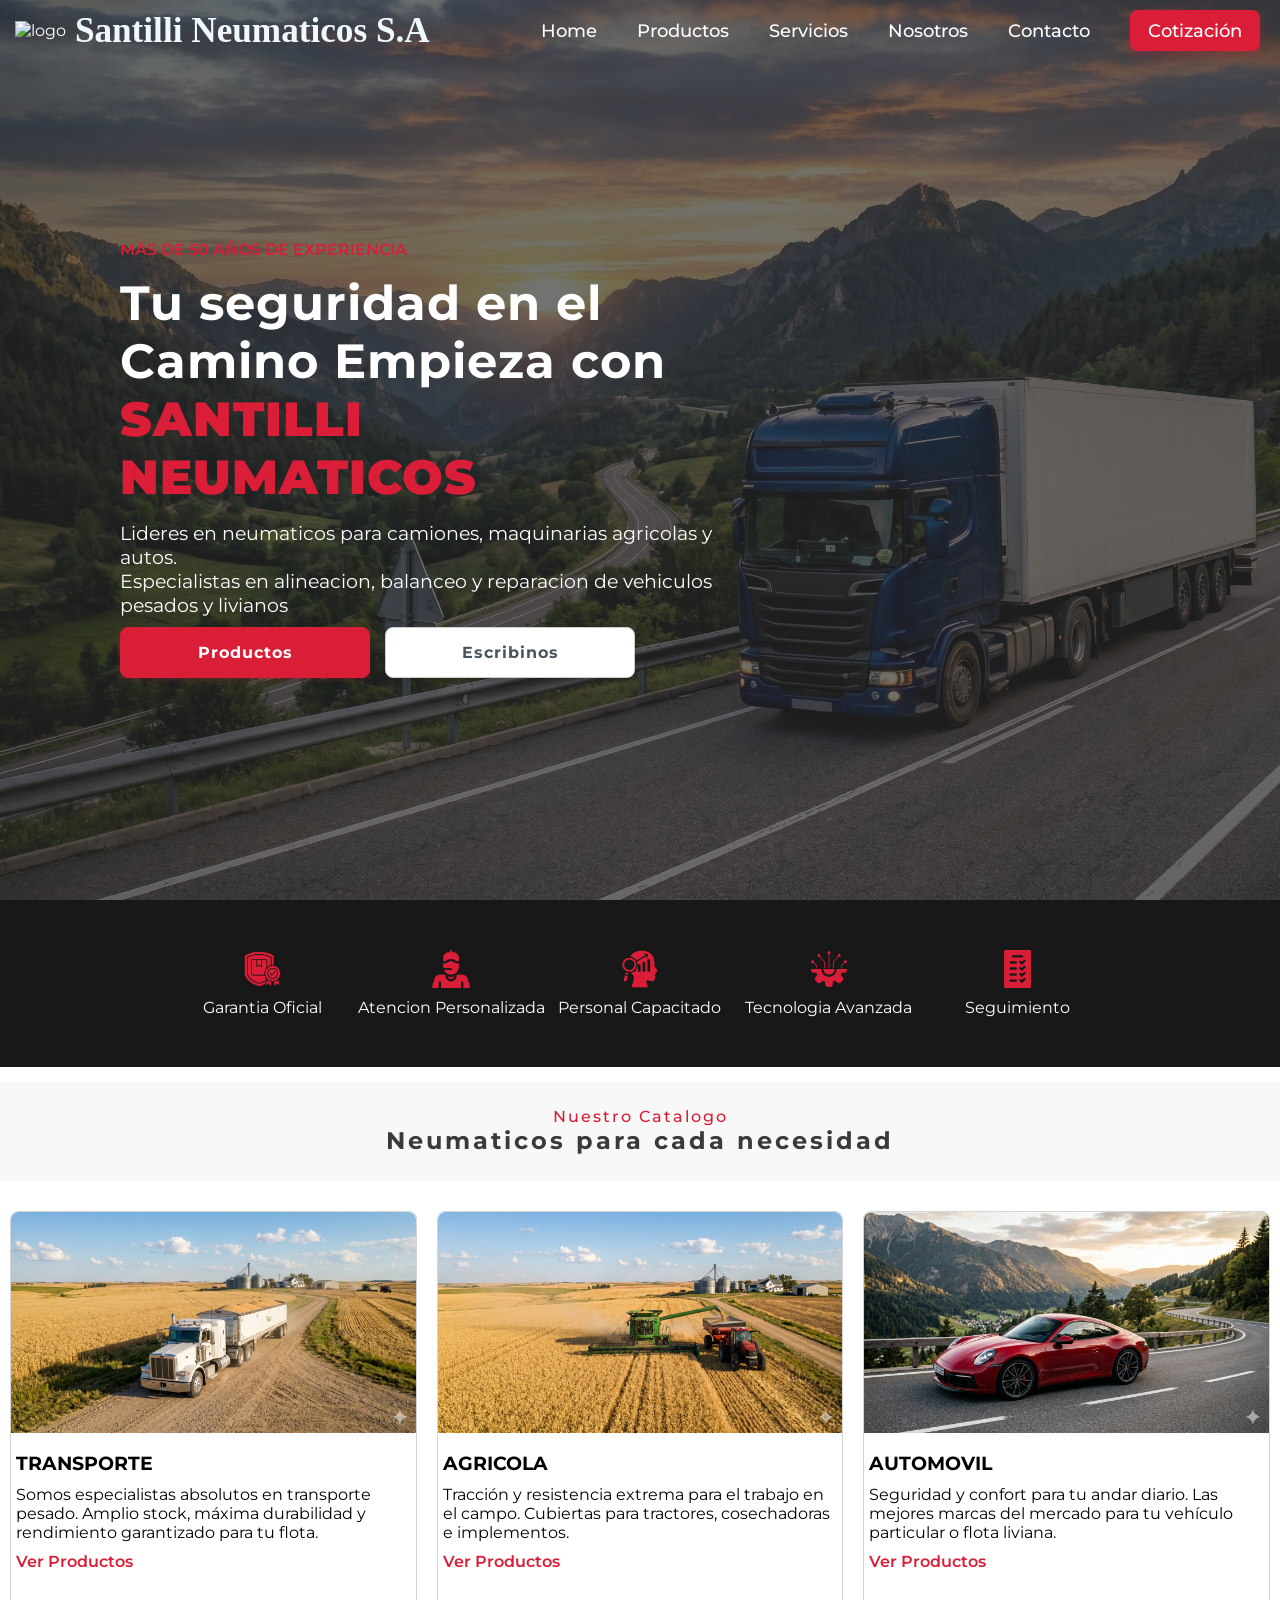
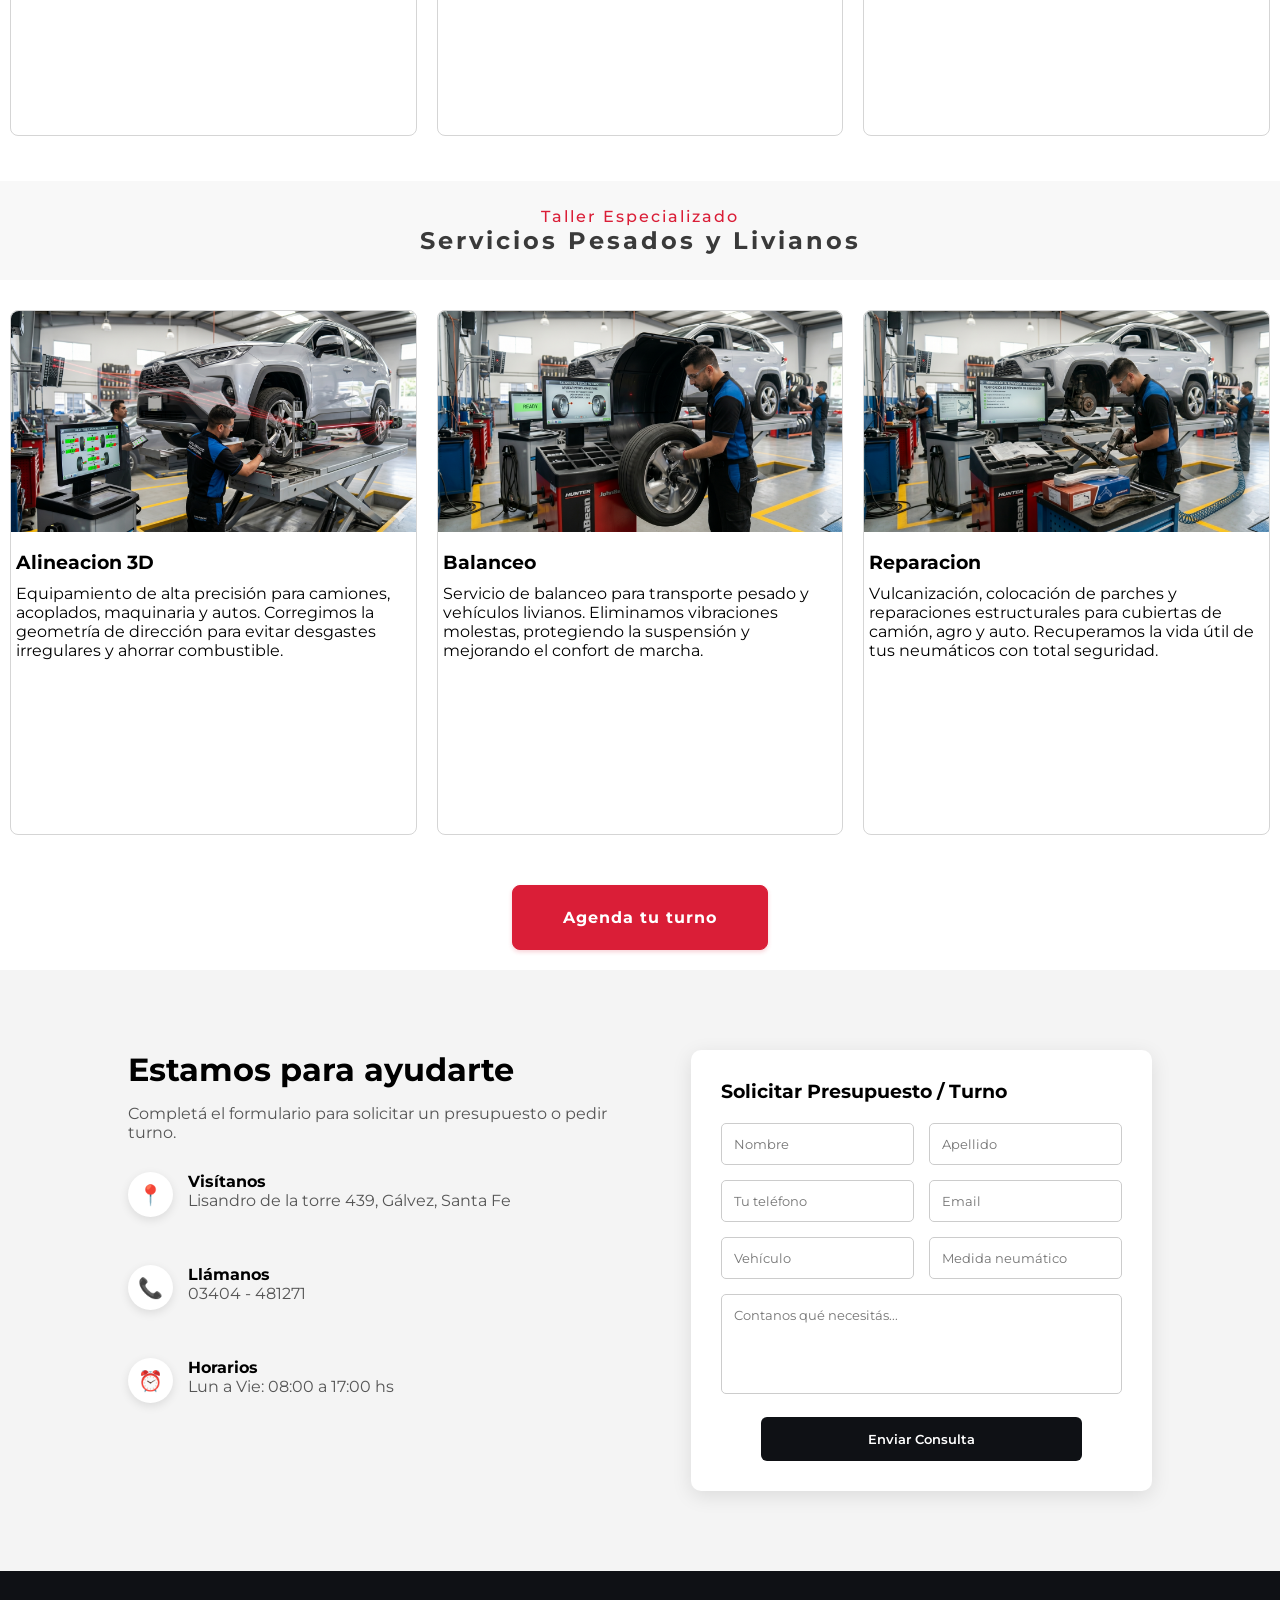
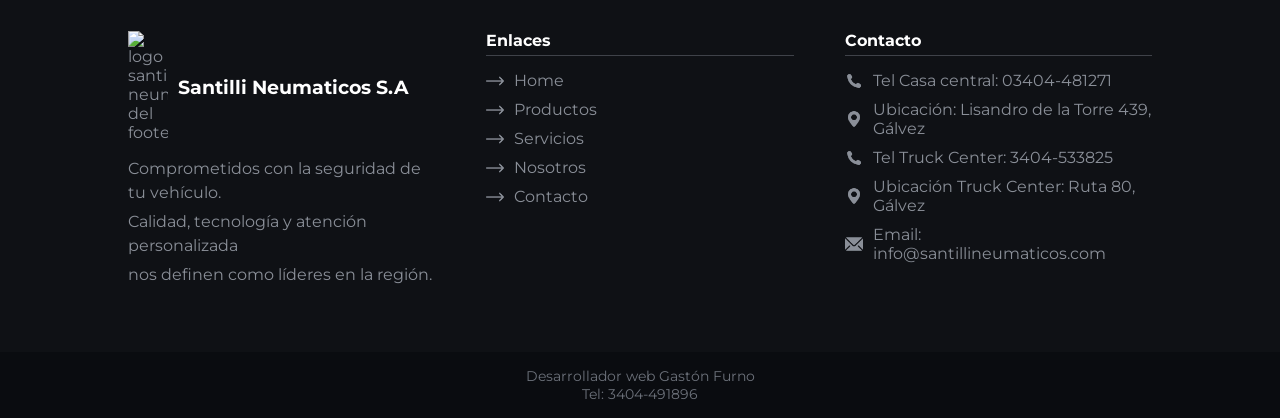
==== index.html @ 714fed65 "nuevo repositorio" ====
<!DOCTYPE html>
<html lang="en">
<head>
    <meta charset="UTF-8">
    <meta name="viewport" content="width=device-width, initial-scale=1.0">
    <link href="https://fonts.googleapis.com/css2?family=Montserrat:wght@400;500;700&display=swap" rel="stylesheet">
    <link rel="stylesheet" href="./estilo/style-header.css">
    <link rel="stylesheet" href="./estilo/style-main.css">
    <link rel="stylesheet" href="./estilo/style-footer.css">
    <title>Document</title>
</head>
<body>
<header class="encabezado-header">
<section class="seccion-encabezado">

    <nav class="nav-bar">
        <div class="logo-header">
        <img class="imagen-logo" src="./imagenes/header/Logo1.png" alt="logo">
        <h1>Santilli Neumaticos S.A</h1>
        </div>
        <ul class="nav-menu">
            <li class="list-item"><a href="#home">Home</a></li>
            <li class="list-item"><a href="#productos">Productos</a></li>
            <li class="list-item"><a href="#servicios">Servicios</a></li>
            <li class="list-item"><a href="#">Nosotros</a></li>
            <li class="list-item"><a href="#contacto">Contacto</a></li>
            <li class="list-item cotizacion"><a href="#contacto">Cotización</a></li>
        </ul>


</section>

<section id="home" class="presentacion-header">
<span class="text-presentacion">MÁS DE 50 AÑOS DE EXPERIENCIA</span>
<h2>Tu seguridad en el Camino Empieza con <span class="santilli-text-presentacion">SANTILLI NEUMATICOS</span></h2>
<p>Lideres en neumaticos para camiones, maquinarias agricolas y autos.</p>
<p>Especialistas en alineacion, balanceo y reparacion de vehiculos pesados y livianos</p>
    <div class="contenedor-botones">
        <button class="boton-presentacion nuestros-productos"><a href="#productos">Productos</a></button>
        <button class="boton-presentacion enviar-mensaje"><a href="#contacto">Escribinos</a></button>
    </div>
    
</section>

</header>
<main>
    <section class="seccion-ventajas">
        <div class="seccion-ventajas-contenedor">
            <div class="seccion-ventajas-garantia">
                <img src="./imagenes/iconos-ventajas/garantia-del-producto.png" alt="icono de garantia">
                Garantia Oficial</div> 

            <div class="seccion-ventajas-atencionPersonalizada">
                <img src="./imagenes/iconos-ventajas/atencion-personalizada.png" alt="icono de atencion personalizada">
                Atencion Personalizada</div> 

            <div class="seccion-ventajas-personalCapacitado">
                <img src="./imagenes/iconos-ventajas/personal-capacitado.png" alt="icono de personal capacitado">
                Personal Capacitado </div> 

            <div class="seccion-ventajas-tegnologiaAvanzada">
                <img src="./imagenes/iconos-ventajas/tecnologia.png" alt="icono de tecnologia avanzada">
                Tecnologia Avanzada</div> 

            <div class="seccion-ventajas-seguimiento">
                <img src="./imagenes/iconos-ventajas/seguimiento.png" alt="icono de seguimiento del producto">
                Seguimiento</div>
        </div>
    </section>
    
    <!------ SECCION CARDS CATALOGO ------>

    <section id="productos" class="cards-main-catalogo">

                <p class="subtitulo-catalogo-index">Nuestro Catalogo</p>
                <h2 class="titulo-neumaticos-index">Neumaticos para cada necesidad</h2>
    </section>
         <section class="cards-catalogos">      
            <section class="card-main-index-categoria transporte-card">
                
                <div class="imagen-card-index"><img src="./imagenes/cards-index/transporte.png" alt=""></div>
                    
                <div class="titulo-card-index"><h3>TRANSPORTE</h3></div>
                    
                <div class="descripcion-card-index">
                        <p>Somos especialistas absolutos en transporte pesado. Amplio stock, máxima durabilidad y rendimiento garantizado para tu flota.</p>
                </div>

                <div class="btn-card-consultarMedida">
                        <a href="page/transporte.html">Ver Productos</a>
                    </div>

            </section>

            <section class="card-main-index-categoria agricola-card">
                  <div class="imagen-card-index"><img src="./imagenes/cards-index/agricola.png" alt=""></div>

                    <div class="titulo-card-index"><h3>AGRICOLA</h3></div>

                    <div class="descripcion-card-index">
                        <p>Tracción y resistencia extrema para el trabajo en el campo. Cubiertas para tractores, cosechadoras e implementos.</p>
                    </div>

                    <div class="btn-card-consultarMedida">
                        <a href="./page/agricola.html">Ver Productos</a>
                    </div>
            </section>

            <section class="card-main-index-categoria automovil-card">
                  <div class="imagen-card-index"><img src="./imagenes/cards-index/automovil.png" alt=""></div>

                    <div class="titulo-card-index"><h3>AUTOMOVIL</h3></div>

                    <div class="descripcion-card-index">
                        <p>Seguridad y confort para tu andar diario. Las mejores marcas del mercado para tu vehículo particular o flota liviana.</p>
                    </div>
                    <div class="btn-card-consultarMedida">
                        <a href="">Ver Productos </a>
                    </div>
            </section>
        </section> 

  <!------ SECCION CARDS SERVICIO ------>

         <section id="servicios" class="cards-main-catalogo">

                <p class="subtitulo-catalogo-index">Taller Especializado</p>
                <h2 class="titulo-neumaticos-index">Servicios Pesados y Livianos</h2>
    </section>

         <section class="cards-catalogos">      
            <section class="card-main-index-categoria transporte-card">
                
                <div class="imagen-card-index"><img src="./imagenes/cards-index/alineacion.png" alt=""></div>
                    
                <div class="titulo-card-index"><h3>Alineacion 3D</h3></div>
                    
                <div class="descripcion-card-index">
                        <p>Equipamiento de alta precisión para camiones, acoplados, maquinaria y autos. Corregimos la geometría de dirección para evitar desgastes irregulares y ahorrar combustible.</p>
                </div>

            </section>

            <section class="card-main-index-categoria agricola-card">
                  <div class="imagen-card-index"><img src="./imagenes/cards-index/balanceo.png" alt=""></div>

                    <div class="titulo-card-index"><h3>Balanceo</h3></div>

                    <div class="descripcion-card-index">
                        <p>Servicio de balanceo para transporte pesado y vehículos livianos. Eliminamos vibraciones molestas, protegiendo la suspensión y mejorando el confort de marcha.</p>
                    </div>

            </section>

            <section class="card-main-index-categoria automovil-card">
                  <div class="imagen-card-index"><img src="./imagenes/cards-index/reparacion.png" alt=""></div>

                    <div class="titulo-card-index"><h3>Reparacion</h3></div>

                    <div class="descripcion-card-index">
                        <p>Vulcanización, colocación de parches y reparaciones estructurales para cubiertas de camión, agro y auto. Recuperamos la vida útil de tus neumáticos con total seguridad.</p>
                    </div>
            </section>
        </section> 

    <section class="btn-Turno"> <a href="">
        <button class="btn-agendarTurno">Agenda tu turno</button>
    </a>
    </section>

    
    <section id="contacto" class="contacto-container">

    <!-- IZQUIERDA -->
    <div class="contacto-info">
        <h2>Estamos para ayudarte</h2>
        <p>Completá el formulario para solicitar un presupuesto o pedir turno.</p>

        <div class="info-item">
            <div class="icono">📍</div>
            <div>
                <strong>Visítanos</strong>
                <p>Lisandro de la torre 439, Gálvez, Santa Fe</p>
            </div>
        </div>

        <div class="info-item">
            <div class="icono">📞</div>
            <div>
                <strong>Llámanos</strong>
                <p>03404 - 481271</p>
            </div>
        </div>

        <div class="info-item">
            <div class="icono">⏰</div>
            <div>
                <strong>Horarios</strong>
                <p>Lun a Vie: 08:00 a 17:00 hs</p>
                
            </div>
        </div>
    </div>

    <!-- DERECHA -->
    <div class="formulario">
        <h3>Solicitar Presupuesto / Turno</h3>

        <div class="form-row">
            <input type="text" placeholder="Nombre">
            <input type="text" placeholder="Apellido">
        </div>

        <div class="form-row">
            <input type="text" placeholder="Tu teléfono">
            <input type="email" placeholder="Email">
        </div>

            <div class="form-row">
            <input type="text" placeholder="Vehículo">
            <input type="text" placeholder="Medida neumático">
        </div>

        <textarea placeholder="Contanos qué necesitás..."></textarea>

        <br><br>

        <button class="btn-form">Enviar Consulta</button>
    </div>

</section>

</main>

<footer>

<section class="footer-container">

    <section class="footer-description">
        <div class="footer-logo">
            <img src="./imagenes/header/Logo1.png" alt="logo santilli neumaticos del footer">
            <h4>Santilli Neumaticos S.A</h4>
        </div>

        <div class="footer-txt">
            <p>Comprometidos con la seguridad de tu vehículo.</p>
            <p>Calidad, tecnología y atención personalizada</p>
            <p>nos definen como líderes en la región.</p>
        </div>
    </section>

    <section class="footer-sub-nav"> 
        <h4>Enlaces</h4>
        <ul>
            <li><img src="./imagenes/icono-contacto/flecha-correcta.png" alt="flecha recta para señalar cada elemento del sub-nav"><a href="#home">Home</a></li>
            <li><img src="./imagenes/icono-contacto/flecha-correcta.png" alt="flecha recta para señalar cada elemento del sub-nav"><a href="#productos">Productos</a></li>
            <li><img src="./imagenes/icono-contacto/flecha-correcta.png" alt="flecha recta para señalar cada elemento del sub-nav"><a href="#servicios">Servicios</a></li>
            <li><img src="./imagenes/icono-contacto/flecha-correcta.png" alt="flecha recta para señalar cada elemento del sub-nav"><a href="">Nosotros</a></li>
            <li><img src="./imagenes/icono-contacto/flecha-correcta.png" alt="flecha recta para señalar cada elemento del sub-nav"><a href="#contacto">Contacto</a></li>
        </ul>
    </section>

    <section class="footer-info-contacto">
        <h4>Contacto</h4>
        <ul>
            <li><img src="./imagenes/icono-contacto/llamar.png" alt="">Tel Casa central: 03404-481271</li>
            <li><img src="./imagenes/icono-contacto/pasador-de-ubicacion.png" alt="">Ubicación: Lisandro de la Torre 439, Gálvez</li>
            <li><img src="./imagenes/icono-contacto/llamar.png" alt="">Tel Truck Center: 3404-533825</li>
            <li><img src="./imagenes/icono-contacto/pasador-de-ubicacion.png" alt="">Ubicación Truck Center: Ruta 80, Gálvez</li>
            <li><img src="./imagenes/icono-contacto/correo-electronico.png" alt="">Email: info@santillineumaticos.com</li>
        </ul>
    </section>

</section>

<div class="footer-bottom">
    <p>Desarrollador web Gastón Furno</p>
    <p>Tel: 3404-491896</p>
</div>

</footer>

<script src="javaScript/main.js"></script>
</body>
</html>
---- estilo/style-header.css ----
.encabezado-header{
    background-image: linear-gradient(90deg,rgba(43, 43, 43, 0.664) 100%, rgba(48, 48, 48, 0.77) 0%), url(../imagenes/header/camion-fondo1.png);
    background-size: cover;
    height: 100vh;
    color: #fff;
}

.agro-header {
    background-image: linear-gradient(90deg,rgba(43, 43, 43, 0.664) 100%, rgba(48, 48, 48, 0.77) 0%), url(../imagenes/header/maxam-header.png);
    height: 60vh;
}

.transp-header {
    background-image:linear-gradient(90deg,rgba(43, 43, 43, 0.829) 100%, rgba(48, 48, 48, 0.77) 0%), url(../imagenes/header/header-cubiertas.png);
    height: 60vh;
}

.hanksugi-header {
    background-image:linear-gradient(90deg,rgba(43, 43, 43, 0.466) 100%, rgba(48, 48, 48, 0.77) 0%), url(../imagenes/header/header-hanksugi.png);
    height: 60vh;
}

.roadx-header{
    background-image:linear-gradient(90deg,rgba(43, 43, 43, 0.466) 100%, rgba(48, 48, 48, 0.77) 0%), url(../imagenes/header/header-roadx.png);
    height: 60vh;
}

.sailun-header {
    background-image:linear-gradient(90deg,rgba(43, 43, 43, 0.466) 100%, rgba(48, 48, 48, 0.77) 0%), url(../imagenes/header/header-sailun.png);
    height: 60vh;
}

.blackhawk-header {
    background-image:linear-gradient(90deg,rgba(43, 43, 43, 0.466) 100%, rgba(48, 48, 48, 0.77) 0%), url(../imagenes/header/header-blackhawk.png);
    height: 60vh;
}

.seccion-encabezado {
    display: flex;
    justify-content: space-evenly;
    padding: 60px 10px;
}

/* ----- BARRA DE NAVEGACION ----- */

.nav-bar {
    position: fixed;
    top: 0;
    z-index: 1000;
    width: 100%;
    margin: auto;

    display: flex;
    justify-content: space-evenly;

    background: rgba(15, 17, 21, 0); /* transparente */
    backdrop-filter: blur(0px);
    -webkit-backdrop-filter: blur(0px);

    transition: 
        background 0.4s ease,
        backdrop-filter 0.4s ease,
        box-shadow 0.4s ease;
}

.logo-header {
    display: flex;
    align-items: center;
    width: 40%;
    padding: 5px;
}

.imagen-logo {
    width: 12%;
}

.logo-header h1 {
    font-size: 2.2rem;
    color: aliceblue;
    font-family: 'Times New Roman', Times, serif;
}
/* CONTENEDOR UL */
.nav-bar ul{
    display: flex;
    justify-content: center;
    align-items: center;
    gap: 40px;
    margin: 10px;
    font-size: 1.1rem;
}

/* ESTADO SCROLL  */
.nav-bar.scrolled {
    background: rgba(15, 17, 21, 0.75);
    backdrop-filter: blur(12px);
    -webkit-backdrop-filter: blur(12px);

    box-shadow: 0 4px 20px rgba(0,0,0,0.25);
}

/* LINKS */
.list-item a{
    position: relative;
    font-weight: 500;
    cursor: pointer;
    padding: 8px 0;
    color: #fff;
    transition: color 0.3s ease;
}

/* UNDERLINE */
.list-item a::after{
    content: "";
    position: absolute;
    left: 0;
    bottom: -5px;
    width: 0%;
    height: 2px;
    background-color: #da1e37;
    transition: width 0.3s ease;
}

.agro-item a::after {
    background-color: #38b000cb;
}
.list-item a:hover::after{
    width: 100%;
}

.list-item a:hover{
    color: #da1e37;
}

.agro-item a:hover{
    color: #38b000cb;
}

/* BOTON CTA */
.cotizacion {
    background-color: #da1e37;
    color: #fff;
    border-radius: 0.5rem;
    padding: 10px 18px;
    font-weight: 600;
    transition: all 0.3s ease;
    box-shadow: 0 4px 10px rgba(218, 30, 55, 0.25);
}

.agro-item-cotizacion-btn {
    background-color:#38b000cb;
    box-shadow: none;
}

/* SACAR LINEA AL BOTON */
.cotizacion a::after{
    display: none;
}

/* HOVER CTA */
.cotizacion:hover{
    transform: translateY(-2px);
    box-shadow: 0 5px 18px rgba(218, 30, 55, 0.35);
    background-color: #c71b30;
}

.agro-item-cotizacion-btn:hover {
box-shadow: 0 8px 10px rgba(68, 218, 30, 0.35);
background-color: #38b000f1;
}

.cotizacion a:hover{
    color: #fff;
}

/* CLICK */
.cotizacion:active{
    transform: scale(0.96);
}

/* ----- PRESENTACION -----*/
.presentacion-header{
    max-width: 600px;
    width: 90%;
    margin: 120px; 
}

.presentacion-header h2{
    font-size: 3rem;
    padding: 15px 0;
    letter-spacing: 1px;
}


.text-presentacion{
    font-weight: 600;
    color: #da1e37;
}

.pres-agro{
    color: #38b000cb;
    letter-spacing: 1.5px;
}

.santilli-text-presentacion{
    color: #da1e37;
    font-weight: 900;
}

.presentacion-header p{
    font-size: 1.2rem;
}

.contenedor-botones{
    display: flex;
    gap: 15px;
    flex-wrap: wrap;
    padding: 10px 0px;
}


.boton-presentacion{
    width: 25%;
    cursor: pointer;
    flex: 1; /* ocupan espacio proporcional */
    min-width: 180px; /* nunca se achican demasiado */
    max-width: 250px;
    text-align: center;
    border: none;
    border-radius: 0.5rem;
    padding: 15px;
    font-weight: 700;
    font-size: 1rem;
    letter-spacing: 1px;
    position: relative;
    overflow: hidden;
    transition: all 0.3s ease;
}


.nuestros-productos {
    background-color: #da1e37;
    border: 1px solid #da1e37;
    box-shadow: 0 2px 4px rgba(218, 30, 55, 0.2);
}

.nuestros-productos a{
    color: #fff;
}

.nuestros-productos:hover {
    transform: translateY(-3px);
    box-shadow: 0 8px 18px rgba(218, 30, 55, 0.35);
}

.nuestros-productos::after {
    content: "";
    position: absolute;
    top: 0;
    left: -100%;
    width: 100%;
    height: 100%;
    background: linear-gradient(
        120deg,
        transparent,
        rgba(255,255,255,0.3),
        transparent
    );
    transition: all 0.5s;
}

.nuestros-productos:hover::after {
    left: 100%;
}

.enviar-mensaje {
    background-color: #fff;
    border: 1px solid #ccc;
    box-shadow: 0 2px 4px rgba(0,0,0,0.1);
}

.enviar-mensaje a{
    color: #485561;
}

.enviar-mensaje:hover {
    transform: translateY(-3px);
    box-shadow: 0 8px 18px rgba(0,0,0,0.15);
    background-color: #485561;
    border-color: #485561;
    color: #fff;
}

.enviar-mensaje a:hover {
    color: #fff;
}
---- estilo/style-main.css ----
* {
    box-sizing: border-box;
    padding: 0;
    margin: 0;
    font-family: 'Montserrat';
}

li {
    list-style: none;
}

a {
    text-decoration: none;
}

html {
    scroll-behavior: smooth;
}

section {
    scroll-margin-top: 50px;
}


/*-----MAIN-----*/
.seccion-ventajas {
    background-color: #181818;
    padding: 50px;
    color: #fff;
}

.seccion-ventajas-contenedor{
    display: flex;
    margin: auto;
    justify-content: space-around;
    width: 80%;
    font-size: 1rem;
    font-weight: 400;
}

.seccion-ventajas-contenedor img{
    width: 20%;
    padding-bottom: 10px;
}

.seccion-ventajas-garantia,
 .seccion-ventajas-atencionPersonalizada, 
 .seccion-ventajas-personalCapacitado, 
 .seccion-ventajas-tegnologiaAvanzada, 
 .seccion-ventajas-seguimiento {
    display: flex;
    flex-direction: column;
    align-items: center;
}

/*------ SECCION CARDS ------*/
.cards-main-catalogo {
    display: flex;
    align-items: center;
    flex-direction: column;
    margin-top: 15px;
    padding: 2%;
    background-color: #f0f0f075;
    letter-spacing: 3px;
    color:#181818d8;
}

.cards-main-catalogo p {
    color: #da1e37;
    font-weight: 500;
    letter-spacing: 2px;
}


.cards-catalogos{
    display: flex;
    justify-content: space-around;
    height: 65vh;
}

.card-main-index-categoria {
    display: flex;
    margin: 30px 10px;
    width: 33%;
    flex-direction: column;
    border-radius: 0.5rem;
    border: 1px solid #a3a3a375;
}

.card-main-index-categoria img {
    width: 100%;
    border-top-left-radius: 0.5rem;
    border-top-right-radius: 0.5rem;
    padding-bottom: 10px;
}

.titulo-card-index, .descripcion-card-index, .btn-card-consultarMedida {
    padding: 5px;
    padding-bottom: 5px ;
}

.btn-card-consultarMedida a {
    color:#da1e37;
    font-weight: 600;
}

.btn-Turno {
    text-align: center;  
}

.btn-agendarTurno {
        width: 20%;
    cursor: pointer;
    margin: 20px 5px;
    border: none;
    border-radius: 0.5rem;
    padding: 22px;
    font-weight: 700;
    font-size: 1rem;
    letter-spacing: 1px;
    position: relative;
    overflow: hidden;
    transition: all 0.3s ease;
    
    background-color: #da1e37;
    color: #fff;
    border: 1px solid #da1e37;
    box-shadow: 0 2px 4px rgba(218, 30, 55, 0.2);

}

.btn-agendarTurno:hover {
    transform: translateY(-3px);
    box-shadow: 0 8px 18px rgba(218, 30, 55, 0.35);
}


/* ----- CONTACTO -----*/

.contacto-container{
    display:flex;
    justify-content:space-between;
    gap:50px;
    padding:80px 10%;
    background:#f4f4f4;
}

/* IZQUIERDA */
.contacto-info{
    width:50%;
}

.contacto-info h2{
    font-size:2rem;
    margin-bottom:15px;
}

.contacto-info p{
    color:#555;
    margin-bottom:30px;
}

/* ITEMS */
.info-item{
    display:flex;
    gap:15px;
    margin-bottom:25px;
}

.icono{
    width:45px;
    height:45px;
    background:#fff;
    border-radius:50%;
    display:flex;
    align-items:center;
    justify-content:center;
    color:#e21b3c;
    font-size:20px;
    box-shadow:0 3px 10px rgba(0,0,0,0.1);
}

/* FORM */
.formulario{
    width:45%;
    background:#fff;
    padding:30px;
    border-radius:10px;
    box-shadow:0 5px 20px rgba(0,0,0,0.1);
}

.formulario h3{
    margin-bottom:20px;
}

/* INPUTS */
.form-row{
    display:flex;
    gap:15px;
    margin-bottom:15px;
}

.form-row input{
    width:100%;
}

input, textarea{
    width:100%;
    padding:12px;
    border:1px solid #ccc;
    border-radius:5px;
    outline:none;
}

/* TEXTAREA */
textarea{
    height:100px;
    resize:none;
}

/* BOTON */
.btn-form{
    display: flex;
    width:80%;
    padding:14px;
    background:#0f1115;
    color:#fff;
    border:none;
    border-radius:6px;
    cursor:pointer;
    font-weight:600;
    transition:0.3s;
    justify-content: center;
    margin: auto;
}

.btn-form:hover{
    background:#da1e37;
}
---- estilo/style-footer.css ----
.footer-container {
    background-color: #0f1115;
    color: #8a8f98;
    padding: 60px 10%;
    display: flex;
    justify-content: space-between;
    gap: 40px;
    flex-wrap: wrap;
}

/* Columnas */
.footer-description,
.footer-sub-nav,
.footer-info-contacto {
    width: 30%;
    min-width: 250px;
}

/* Logo */
.footer-logo {
    display: flex;
    align-items: center;
    gap: 10px;
    margin-bottom: 15px;
}

.footer-logo img {
    width: 40px;
}

.footer-logo h4 {
    color: #fff;
    font-size: 1.2rem;
}

/* Texto */
.footer-txt p {
    margin: 5px 0;
    line-height: 1.5;
}

/* Títulos */
.footer-sub-nav h4,
.footer-info-contacto h4 {
    color: #fff;
    margin-bottom: 15px;
    position: relative;
}

.footer-sub-nav h4::after,
.footer-info-contacto h4::after {
    content: "";
    display: block;
    width: 100%;
    height: 1px;
    background-color: #8a8f9865;;
    margin-top: 5px;
}

/* Listas */
.footer-sub-nav ul {
    list-style: none;
    padding: 0;
}

.footer-sub-nav li,
.footer-info-contacto li {
    display: flex;
    align-items: center; /* 🔥 clave para alinear vertical */
    gap: 10px; /* espacio entre icono y texto */
    margin-bottom: 10px;
    cursor: pointer;
}

.footer-sub-nav a{
    color: #8a8f98;
}

.footer-sub-nav a:hover {
    color: #da1e37;
}

.footer-info-contacto img, 
.footer-sub-nav img {
    width: 18px;
    height: 18px;
    object-fit: contain;
}



/* Parte inferior */
.footer-bottom {
    background-color: #0a0c10;
    color: #6c717a;
    text-align: center;
    padding: 15px;
    font-size: 0.9rem;
}
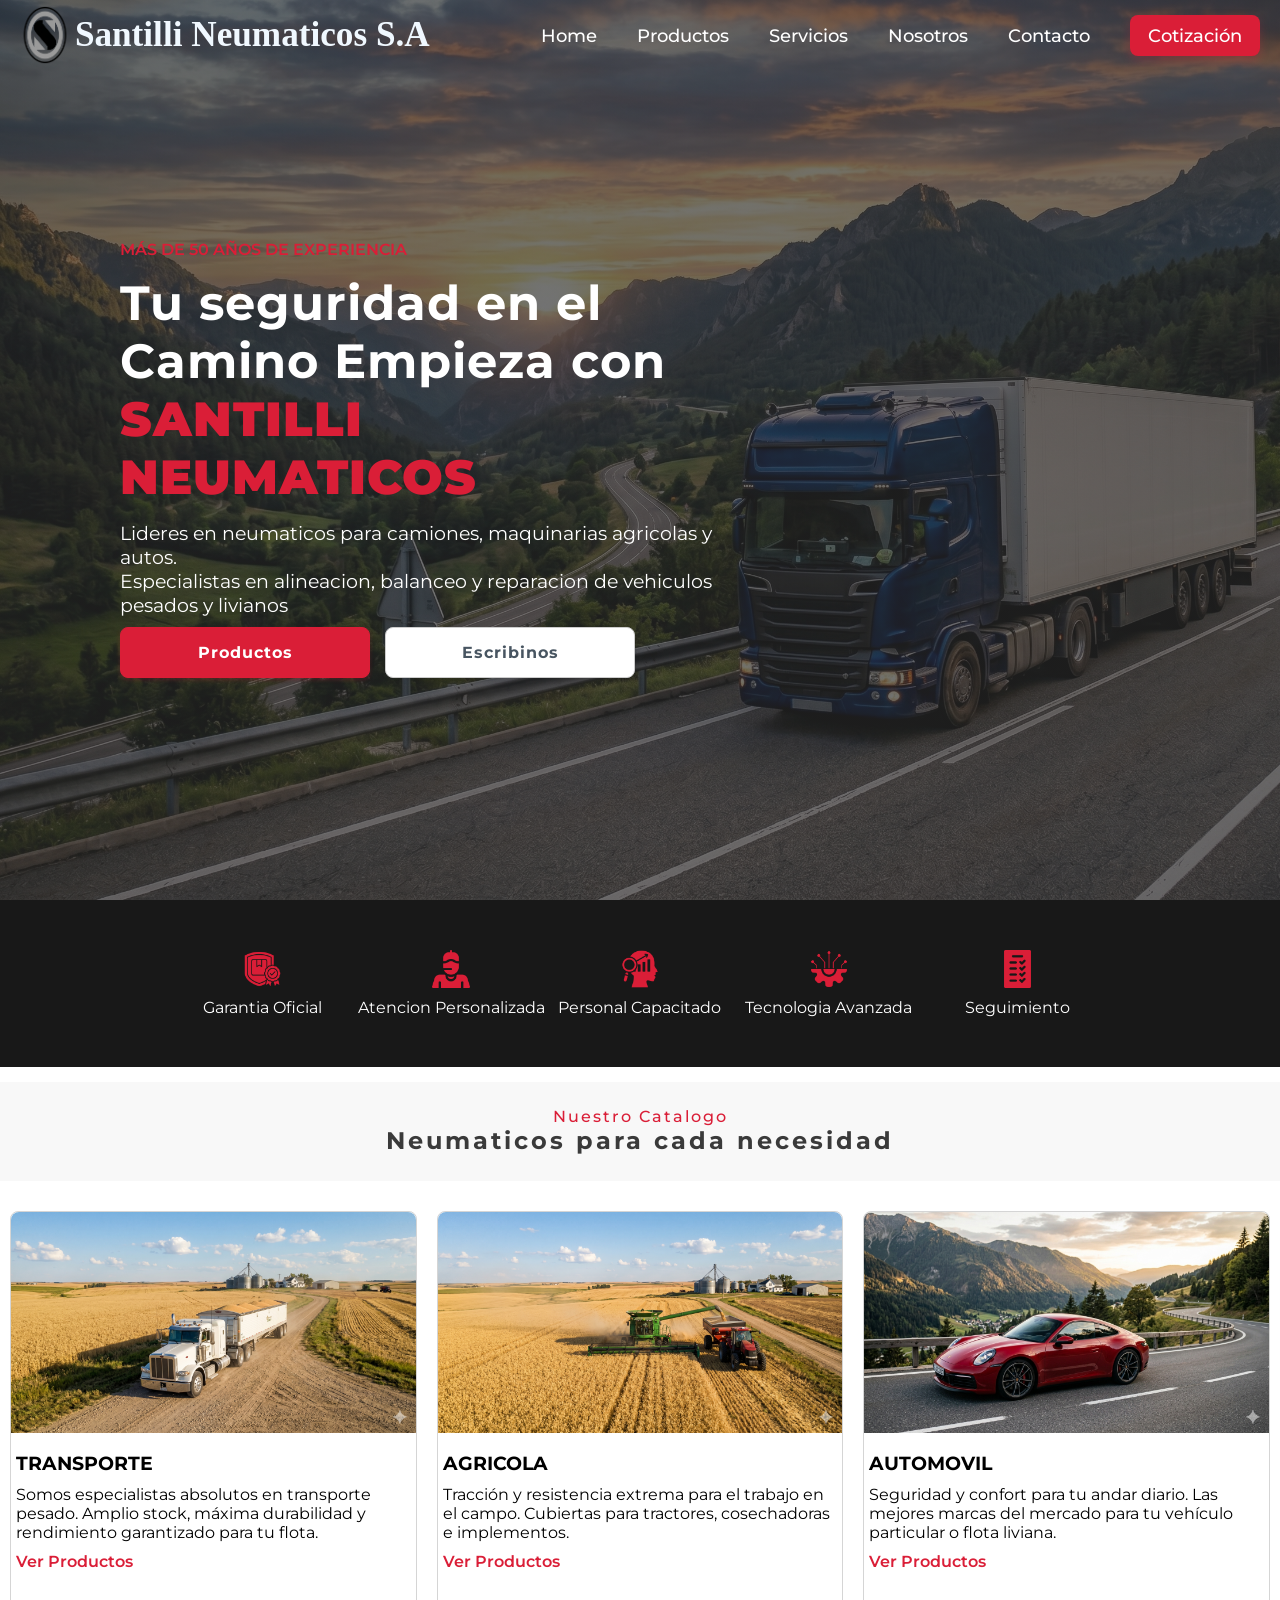
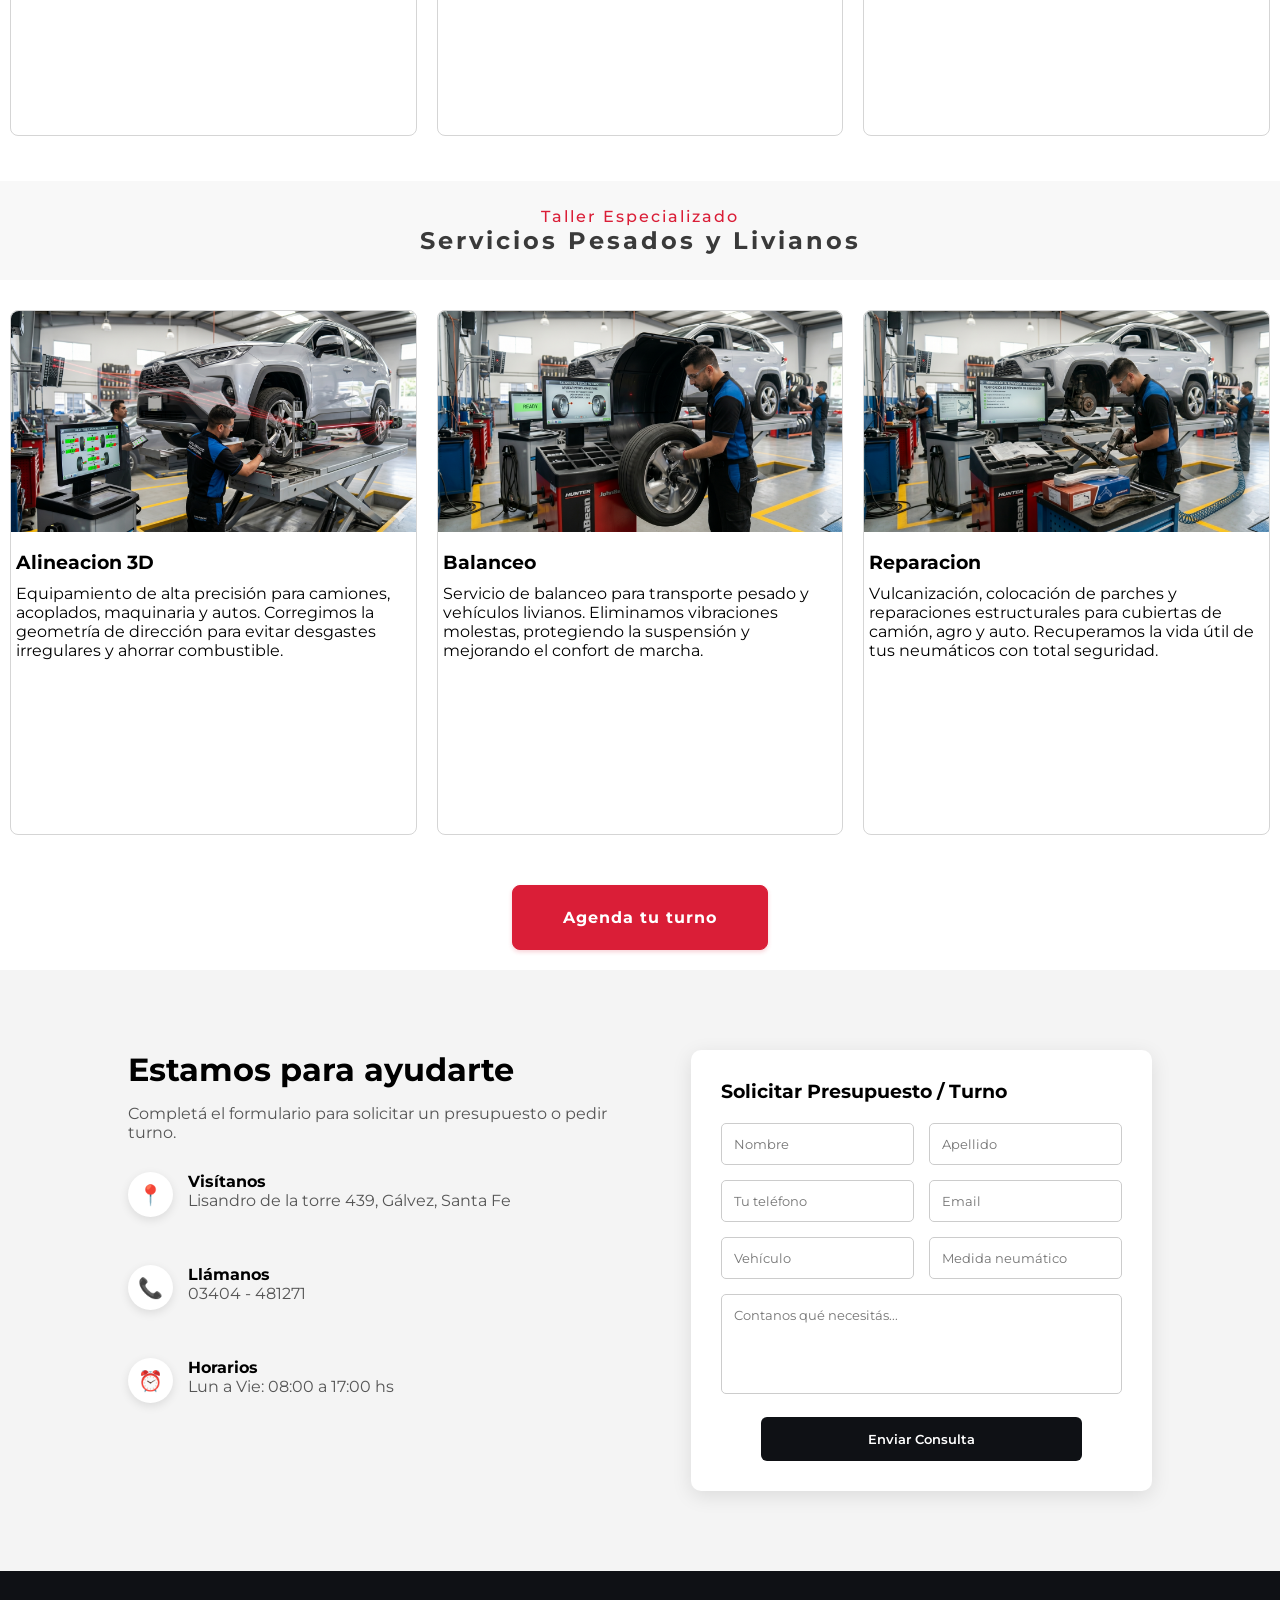
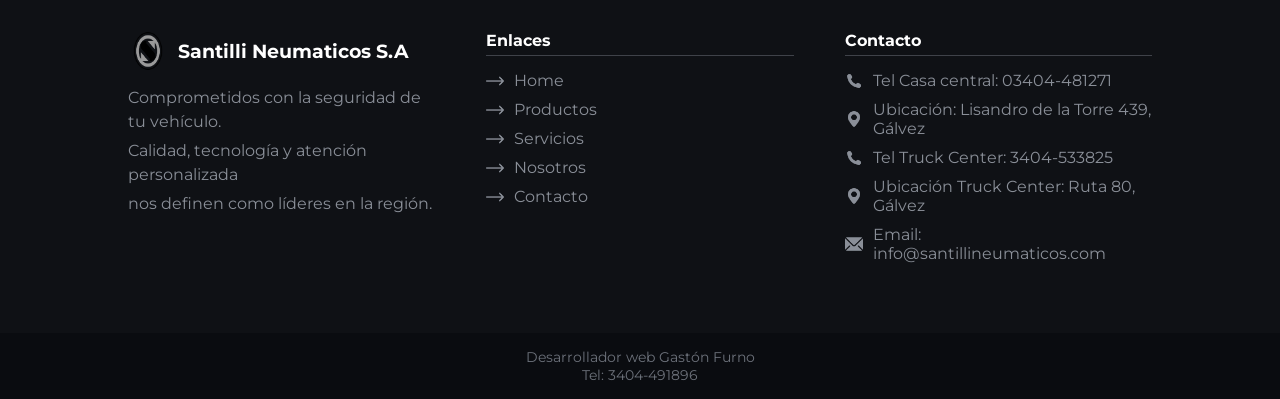
==== commit eee16032: "correccion de errores" ====
--- a/index.html
+++ b/index.html
@@ -15,7 +15,7 @@
 
     <nav class="nav-bar">
         <div class="logo-header">
-        <img class="imagen-logo" src="./imagenes/header/Logo1.png" alt="logo">
+        <img class="imagen-logo" src="imagenes/header/logo1.png" alt="logo">
         <h1>Santilli Neumaticos S.A</h1>
         </div>
         <ul class="nav-menu">
@@ -26,7 +26,7 @@
             <li class="list-item"><a href="#contacto">Contacto</a></li>
             <li class="list-item cotizacion"><a href="#contacto">Cotización</a></li>
         </ul>
-
+    </nav>
 
 </section>
 
@@ -238,7 +238,7 @@
 
     <section class="footer-description">
         <div class="footer-logo">
-            <img src="./imagenes/header/Logo1.png" alt="logo santilli neumaticos del footer">
+            <img src="imagenes/header/logo1.png" alt="logo santilli neumaticos del footer">
             <h4>Santilli Neumaticos S.A</h4>
         </div>
 
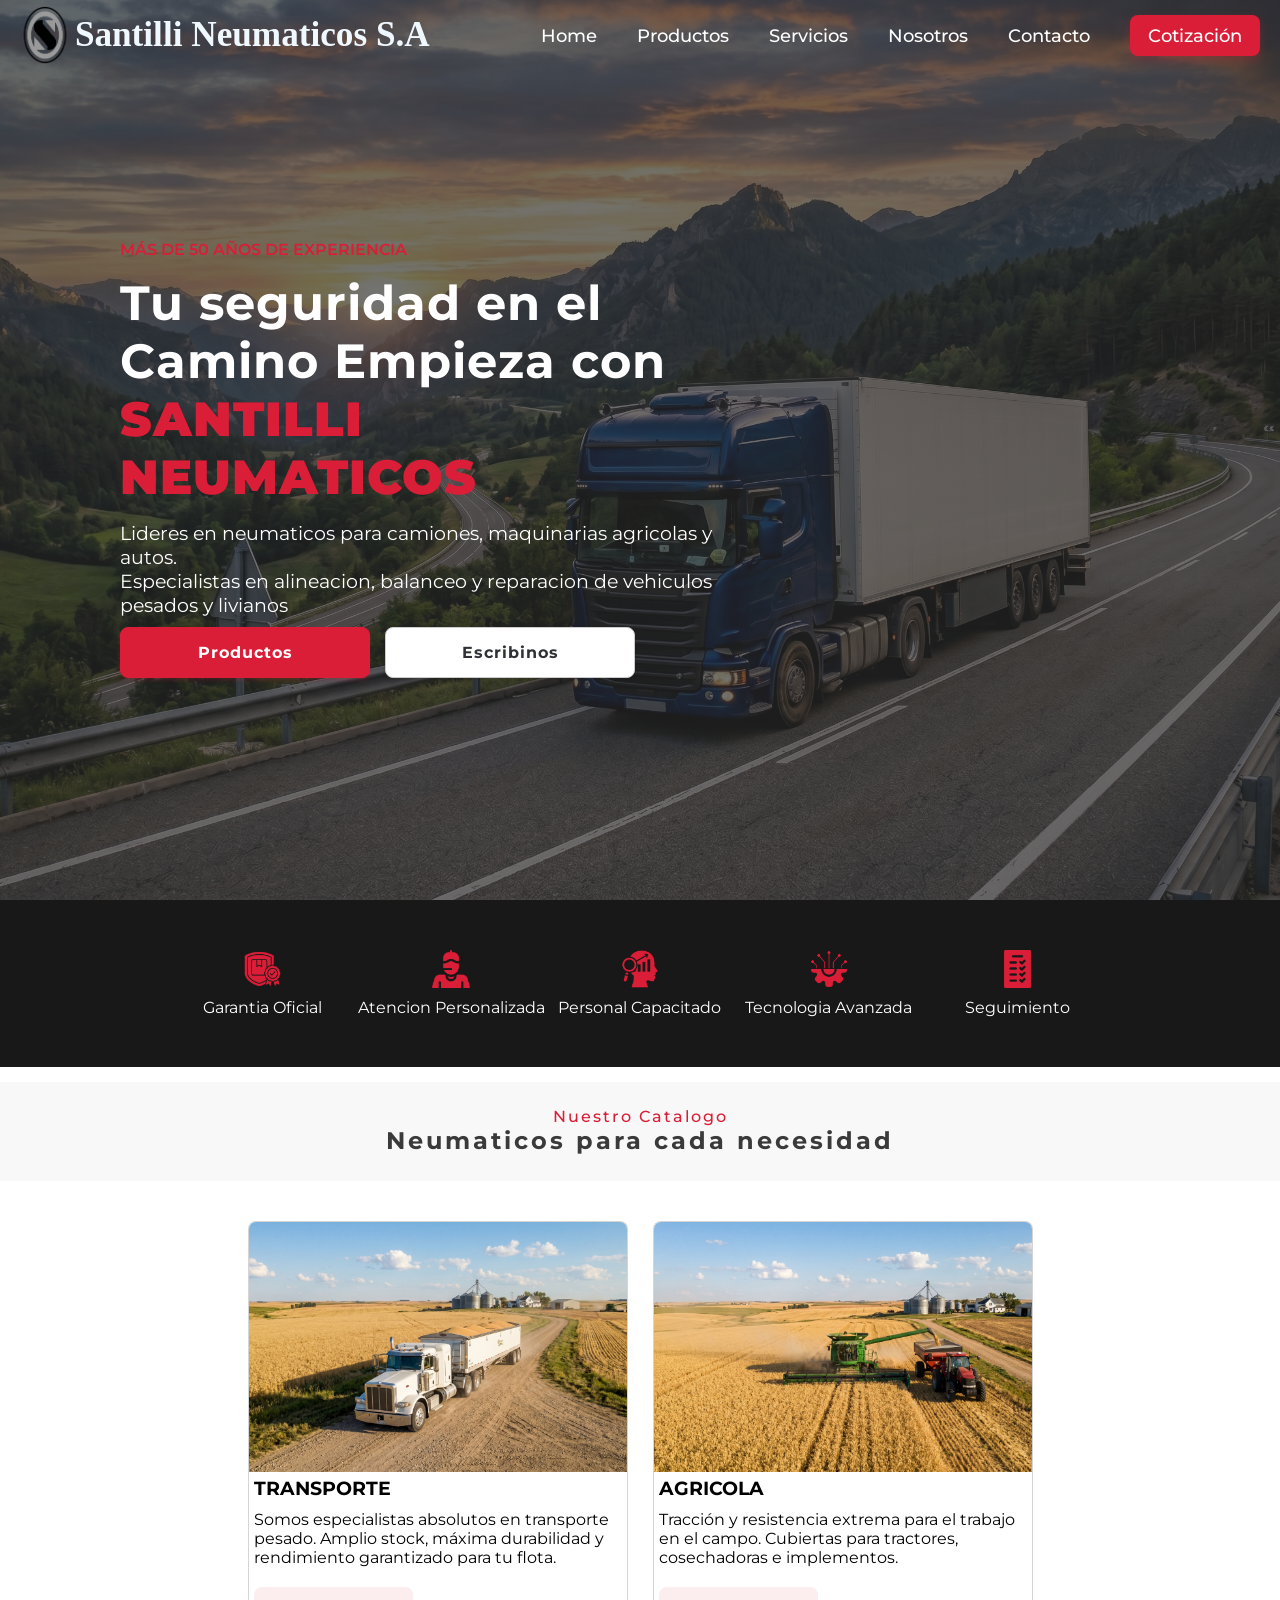
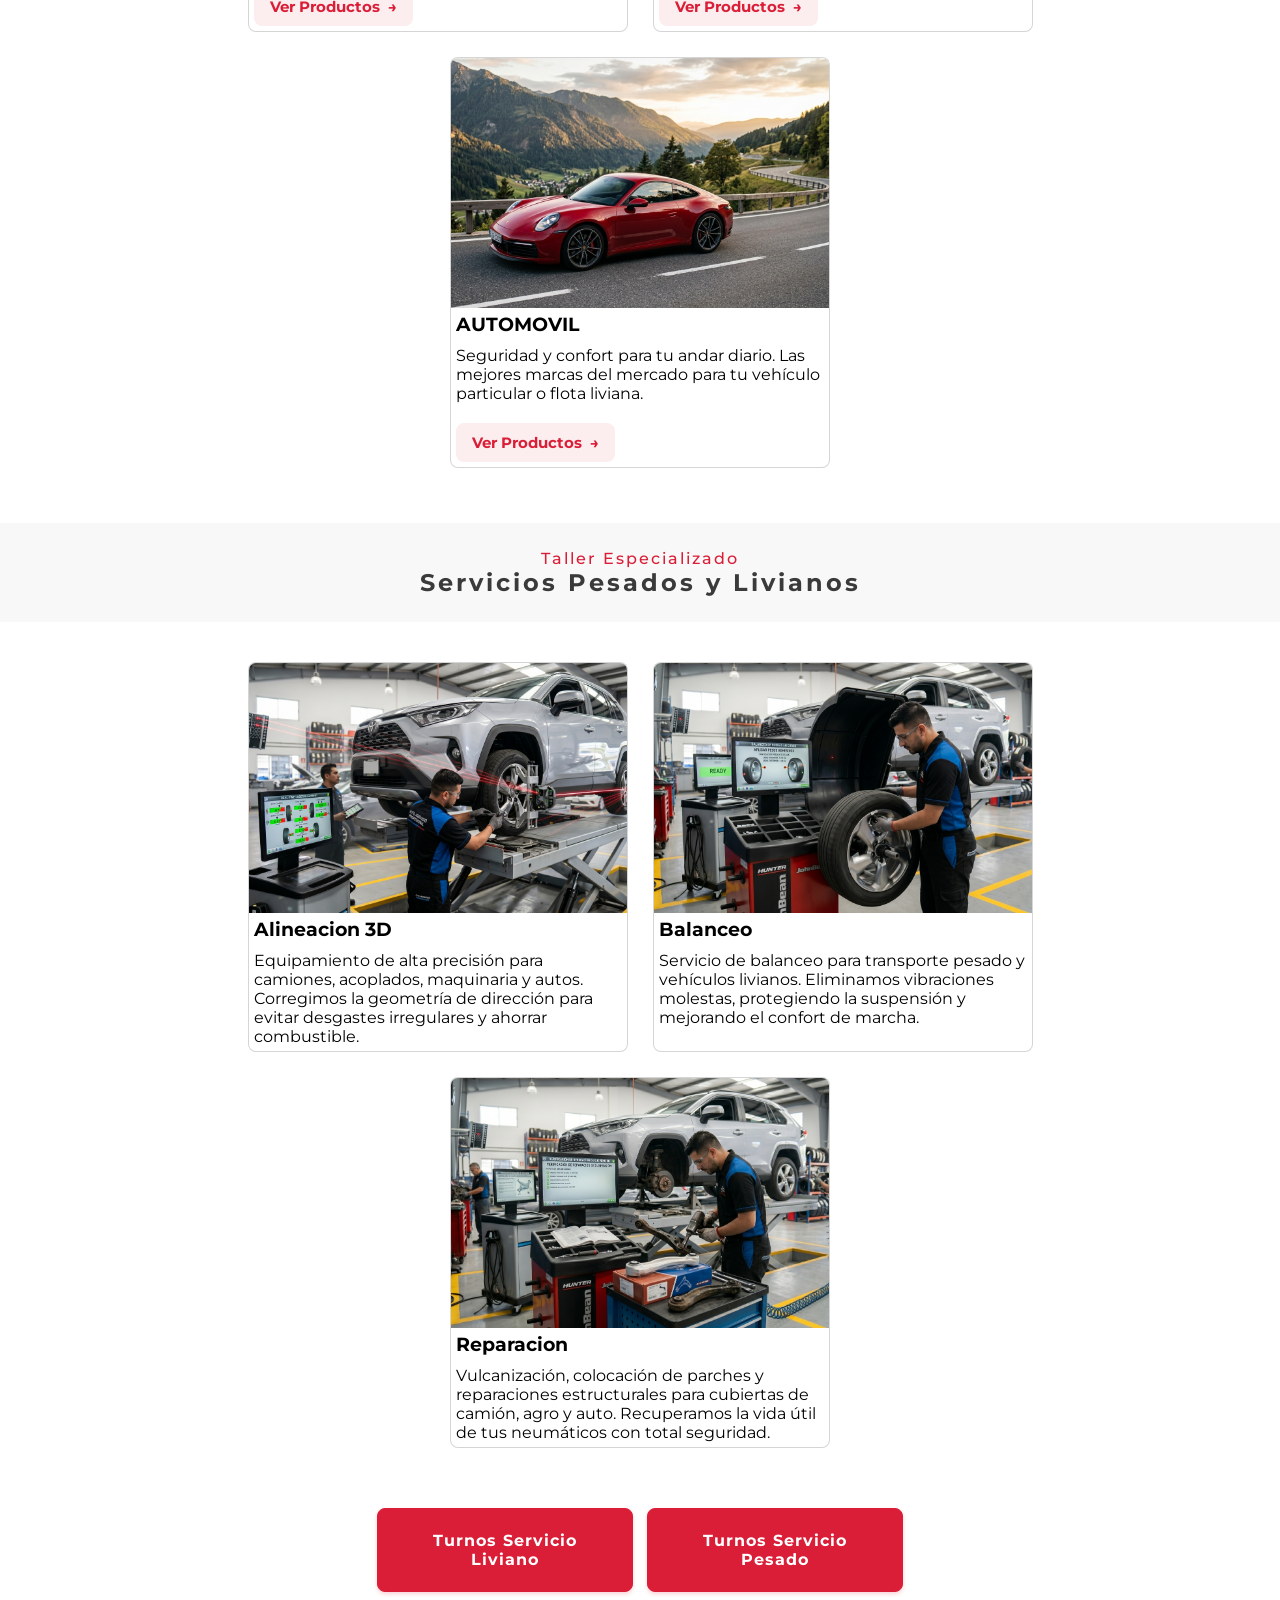
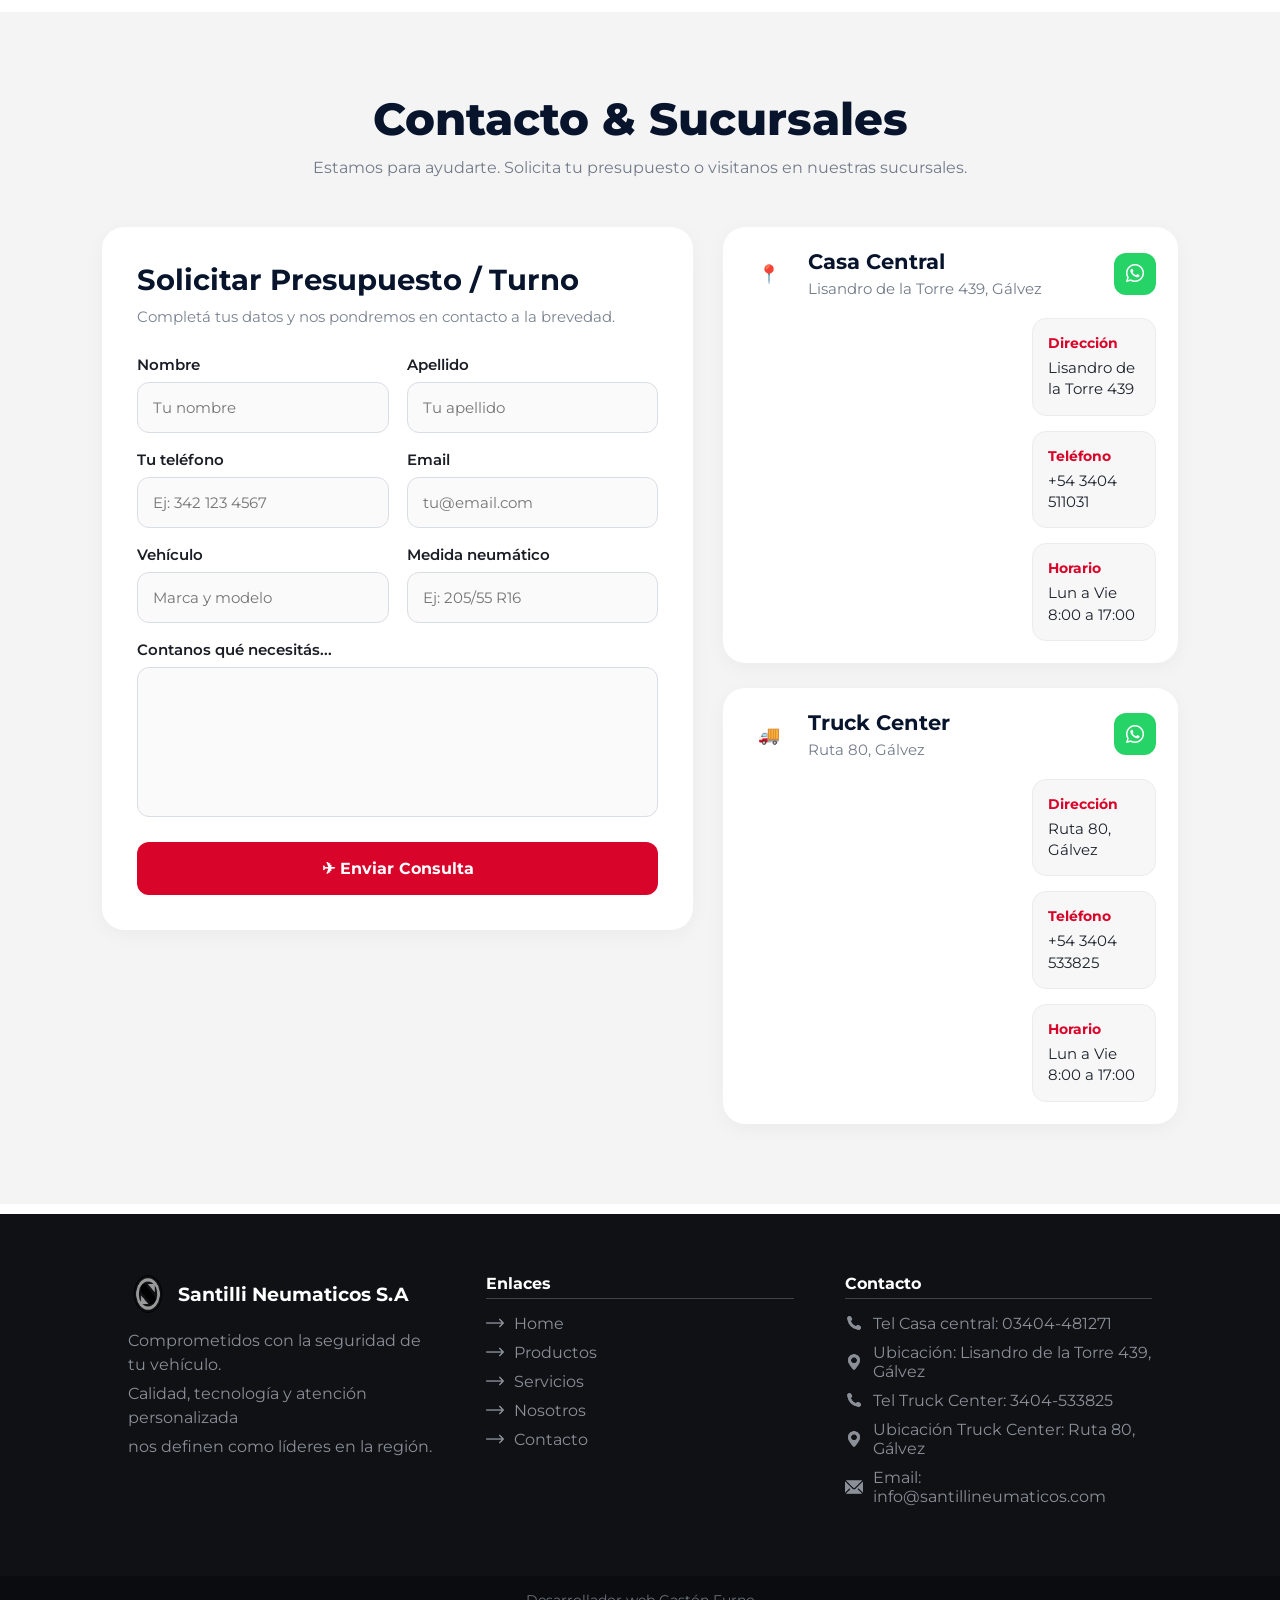
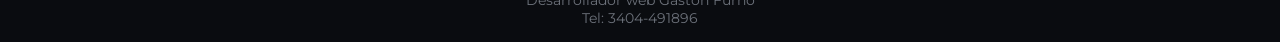
==== commit 1dbf1b97: "se cambio pagina de contato, se agrego productos a las otras marcas" ====
--- a/index.html
+++ b/index.html
@@ -4,6 +4,7 @@
     <meta charset="UTF-8">
     <meta name="viewport" content="width=device-width, initial-scale=1.0">
     <link href="https://fonts.googleapis.com/css2?family=Montserrat:wght@400;500;700&display=swap" rel="stylesheet">
+    <link rel="stylesheet" href="https://cdnjs.cloudflare.com/ajax/libs/font-awesome/6.5.1/css/all.min.css">
     <link rel="stylesheet" href="./estilo/style-header.css">
     <link rel="stylesheet" href="./estilo/style-main.css">
     <link rel="stylesheet" href="./estilo/style-footer.css">
@@ -15,7 +16,7 @@
 
     <nav class="nav-bar">
         <div class="logo-header">
-        <img class="imagen-logo" src="imagenes/header/logo1.png" alt="logo">
+        <img class="imagen-logo" src="./imagenes/header/logo1.png" alt="logo">
         <h1>Santilli Neumaticos S.A</h1>
         </div>
         <ul class="nav-menu">
@@ -36,8 +37,8 @@
 <p>Lideres en neumaticos para camiones, maquinarias agricolas y autos.</p>
 <p>Especialistas en alineacion, balanceo y reparacion de vehiculos pesados y livianos</p>
     <div class="contenedor-botones">
-        <button class="boton-presentacion nuestros-productos"><a href="#productos">Productos</a></button>
-        <button class="boton-presentacion enviar-mensaje"><a href="#contacto">Escribinos</a></button>
+        <a href="#productos" class="boton-presentacion nuestros-productos">Productos</a>
+        <a href="#contacto" class="boton-presentacion enviar-mensaje">Escribinos</a>
     </div>
     
 </section>
@@ -69,8 +70,8 @@
     </section>
     
     <!------ SECCION CARDS CATALOGO ------>
-
-    <section id="productos" class="cards-main-catalogo">
+     
+    <section id="productos"  class="cards-main-catalogo">
 
                 <p class="subtitulo-catalogo-index">Nuestro Catalogo</p>
                 <h2 class="titulo-neumaticos-index">Neumaticos para cada necesidad</h2>
@@ -164,68 +165,220 @@
         </section> 
 
     <section class="btn-Turno"> <a href="">
-        <button class="btn-agendarTurno">Agenda tu turno</button>
+        <button class="btn-agendarTurno">Turnos Servicio Liviano</button>
     </a>
-    </section>
-
+    <a href="">
+    <button class="btn-agendarTurno">Turnos Servicio Pesado</button>
+    </a>
+
+    </section>
+        
     
-    <section id="contacto" class="contacto-container">
-
-    <!-- IZQUIERDA -->
-    <div class="contacto-info">
-        <h2>Estamos para ayudarte</h2>
-        <p>Completá el formulario para solicitar un presupuesto o pedir turno.</p>
-
-        <div class="info-item">
-            <div class="icono">📍</div>
-            <div>
-                <strong>Visítanos</strong>
-                <p>Lisandro de la torre 439, Gálvez, Santa Fe</p>
+    <section class="contacto-sucursales">
+
+    <!-- TITULO -->
+    <div class="titulo-contacto">
+        <h2>Contacto & Sucursales</h2>
+        <p>
+            Estamos para ayudarte. Solicita tu presupuesto o visitanos en nuestras sucursales.
+        </p>
+    </div>
+
+    <!-- GRID -->
+    <div class="contacto-grid">
+
+        <!-- FORMULARIO -->
+        <div class="formulario-contacto">
+
+            <h3>Solicitar Presupuesto / Turno</h3>
+            <p>
+                Completá tus datos y nos pondremos en contacto a la brevedad.
+            </p>
+
+            <form>
+
+                <div class="input-doble">
+
+                    <div class="input-box">
+                        <label>Nombre</label>
+                        <input type="text" placeholder="Tu nombre">
+                    </div>
+
+                    <div class="input-box">
+                        <label>Apellido</label>
+                        <input type="text" placeholder="Tu apellido">
+                    </div>
+
+                </div>
+
+                <div class="input-doble">
+
+                    <div class="input-box">
+                        <label>Tu teléfono</label>
+                        <input type="text" placeholder="Ej: 342 123 4567">
+                    </div>
+
+                    <div class="input-box">
+                        <label>Email</label>
+                        <input type="email" placeholder="tu@email.com">
+                    </div>
+
+                </div>
+
+                <div class="input-doble">
+
+                    <div class="input-box">
+                        <label>Vehículo</label>
+                        <input type="text" placeholder="Marca y modelo">
+                    </div>
+
+                    <div class="input-box">
+                        <label>Medida neumático</label>
+                        <input type="text" placeholder="Ej: 205/55 R16">
+                    </div>
+
+                </div>
+
+                <div class="input-box">
+                    <label>Contanos qué necesitás...</label>
+
+                    <textarea 
+                    placeholder="Escribe tu consulta aquí...">
+                    </textarea>
+                </div>
+
+                <button type="submit">
+                    ✈ Enviar Consulta
+                </button>
+
+            </form>
+
+        </div>
+
+        <!-- SUCURSALES -->
+        <div class="sucursales-container">
+
+            <!-- CASA CENTRAL -->
+            <div class="sucursal-card">
+
+                <div class="sucursal-header">
+
+                    <div class="info-sucursal">
+
+                        <div class="icono-sucursal">
+                            📍
+                        </div>
+
+                        <div>
+                            <h4>Casa Central</h4>
+                            <span>Lisandro de la Torre 439, Gálvez</span>
+                        </div>
+
+                    </div>
+
+                    <a 
+                        class="whatsapp-btn"
+                        href="https://wa.me/543404511031?text=Hola%20quiero%20consultar%20por%20servicio%20liviano"
+                        target="_blank">
+                        <i class="fa-brands fa-whatsapp"></i>
+                    </a>
+
+                </div>
+
+                <!-- MAPA + INFO -->
+                <div class="contenido-sucursal">
+
+                    <iframe 
+                    src="https://www.google.com/maps/embed?pb=!1m18!1m12!1m3!1d4012.1503043426846!2d-61.222255700000005!3d-32.032402!2m3!1f0!2f0!3f0!3m2!1i1024!2i768!4f13.1!3m3!1m2!1s0x95b58c7d31b912d5%3A0x67f13b2d57db675f!2sSantilli%20Neum%C3%A1ticos%20SA!5e1!3m2!1ses!2sar!4v1778799766235!5m2!1ses!2sar"
+                    allowfullscreen=""
+                    loading="lazy">
+                    </iframe>
+
+                    <div class="datos-sucursal">
+
+                        <div class="dato-item">
+                            <h5>Dirección</h5>
+                            <p>Lisandro de la Torre 439</p>
+                        </div>
+
+                        <div class="dato-item">
+                            <h5>Teléfono</h5>
+                            <p>+54 3404 511031</p>
+                        </div>
+
+                        <div class="dato-item">
+                            <h5>Horario</h5>
+                            <p>Lun a Vie 8:00 a 17:00</p>
+                        </div>
+
+                    </div>
+
+                </div>
+
             </div>
-        </div>
-
-        <div class="info-item">
-            <div class="icono">📞</div>
-            <div>
-                <strong>Llámanos</strong>
-                <p>03404 - 481271</p>
+
+            <!-- TRUCK CENTER -->
+            <div class="sucursal-card">
+
+                <div class="sucursal-header">
+
+                    <div class="info-sucursal">
+
+                        <div class="icono-sucursal">
+                            🚚
+                        </div>
+
+                        <div>
+                            <h4>Truck Center</h4>
+                            <span>Ruta 80, Gálvez</span>
+                        </div>
+
+                    </div>
+
+                    <a 
+                        class="whatsapp-btn"
+                        href="https://wa.me/543404533825?text=Hola%20quiero%20consultar%20por%20servicio%20liviano"
+                        target="_blank">
+                        <i class="fa-brands fa-whatsapp"></i>
+                    </a>
+
+
+                </div>
+
+                <!-- MAPA + INFO -->
+                <div class="contenido-sucursal">
+
+                    <iframe 
+                    src="https://www.google.com/maps/embed?pb=!1m18!1m12!1m3!1d4011.9768968056624!2d-61.190101999999996!3d-32.03635980000001!2m3!1f0!2f0!3f0!3m2!1i1024!2i768!4f13.1!3m3!1m2!1s0x95b58dcc28f02b3f%3A0x31be4a504eaa76c!2sTruck%20Center%20Santilli%20Neum%C3%A1ticos%20S.%20A.!5e1!3m2!1ses!2sar!4v1778799832938!5m2!1ses!2sar"
+                    allowfullscreen=""
+                    loading="lazy">
+                    </iframe>
+
+                    <div class="datos-sucursal">
+
+                        <div class="dato-item">
+                            <h5>Dirección</h5>
+                            <p>Ruta 80, Gálvez</p>
+                        </div>
+
+                        <div class="dato-item">
+                            <h5>Teléfono</h5>
+                            <p>+54 3404 533825</p>
+                        </div>
+
+                        <div class="dato-item">
+                            <h5>Horario</h5>
+                            <p>Lun a Vie 8:00 a 17:00</p>
+                        </div>
+
+                    </div>
+
+                </div>
+
             </div>
-        </div>
-
-        <div class="info-item">
-            <div class="icono">⏰</div>
-            <div>
-                <strong>Horarios</strong>
-                <p>Lun a Vie: 08:00 a 17:00 hs</p>
-                
-            </div>
-        </div>
-    </div>
-
-    <!-- DERECHA -->
-    <div class="formulario">
-        <h3>Solicitar Presupuesto / Turno</h3>
-
-        <div class="form-row">
-            <input type="text" placeholder="Nombre">
-            <input type="text" placeholder="Apellido">
-        </div>
-
-        <div class="form-row">
-            <input type="text" placeholder="Tu teléfono">
-            <input type="email" placeholder="Email">
-        </div>
-
-            <div class="form-row">
-            <input type="text" placeholder="Vehículo">
-            <input type="text" placeholder="Medida neumático">
-        </div>
-
-        <textarea placeholder="Contanos qué necesitás..."></textarea>
-
-        <br><br>
-
-        <button class="btn-form">Enviar Consulta</button>
+
+        </div>
+
     </div>
 
 </section>
@@ -238,7 +391,7 @@
 
     <section class="footer-description">
         <div class="footer-logo">
-            <img src="imagenes/header/logo1.png" alt="logo santilli neumaticos del footer">
+            <img src="./imagenes/header/logo1.png" alt="logo santilli neumaticos del footer">
             <h4>Santilli Neumaticos S.A</h4>
         </div>
 
--- a/estilo/style-header.css
+++ b/estilo/style-header.css
@@ -1,8 +1,43 @@
+:root{
+    --rojo-principal: #da1e37;
+    --gris-oscuro: #2f3136;
+
+    /* AGRO */
+    --verde-agro: #38b000;
+
+    /* SAILUN */
+    --azul-sailun: #0054A6;
+    --amarillo-sailun: #F2B21B;
+    /* BLACKHAWK*/
+    --amarillo-blackhawk: #E0A800;
+
+    /* HOVER */
+    --transicion: all 0.3s ease;
+}
+
+
+.encabezado-header{
+    background-size: cover;
+    background-position: center;
+    height: 60vh;
+    color: #fff;
+    position: relative;
+}
+
+.seccion-encabezado{
+    display: flex;
+    justify-content: space-evenly;
+    padding: 60px 10px;
+}
+
+
+
 .encabezado-header{
     background-image: linear-gradient(90deg,rgba(43, 43, 43, 0.664) 100%, rgba(48, 48, 48, 0.77) 0%), url(../imagenes/header/camion-fondo1.png);
     background-size: cover;
     height: 100vh;
     color: #fff;
+    background-color: #2f3136;
 }
 
 .agro-header {
@@ -26,7 +61,7 @@
 }
 
 .sailun-header {
-    background-image:linear-gradient(90deg,rgba(43, 43, 43, 0.466) 100%, rgba(48, 48, 48, 0.77) 0%), url(../imagenes/header/header-sailun.png);
+    background-image:linear-gradient(90deg,rgba(5, 5, 5, 0.747) 100%, rgba(48, 48, 48, 0.77) 0%), url(../imagenes/header/header-sailun.png);
     height: 60vh;
 }
 
@@ -40,6 +75,7 @@
     justify-content: space-evenly;
     padding: 60px 10px;
 }
+
 
 /* ----- BARRA DE NAVEGACION ----- */
 
@@ -53,7 +89,7 @@
     display: flex;
     justify-content: space-evenly;
 
-    background: rgba(15, 17, 21, 0); /* transparente */
+    background: rgba(15, 17, 21, 0); 
     backdrop-filter: blur(0px);
     -webkit-backdrop-filter: blur(0px);
 
@@ -135,6 +171,61 @@
     color: #38b000cb;
 }
 
+/*---- SAILUN -----*/
+.cotizacion-sailun a::after {
+    background-color: #0054A6;
+}
+
+.cotizacion-sailun a:hover{
+    color: #fff;
+}
+
+.sailun-item a:hover {
+    color:var(--azul-sailun) ;
+}
+
+.sailun-item a::after {
+    background-color: #0054A6;
+}
+
+.cotizacion-sailun {
+    background-color: #0054A6;
+    color: #fff;
+    border-radius: 0.5rem;
+    padding: 10px 18px;
+    font-weight: 600;
+    transition: all 0.3s ease;
+    box-shadow: 0 4px 10px rgba(30, 58, 218, 0.25);
+}
+
+/*------BLACKHAWK------*/
+
+.cotizacion-black a::after {
+    background-color: var(--amarillo-blackhawk);
+}
+
+.cotizacion-black a:hover{
+    color: #fff;
+}
+
+.black-item a:hover {
+    color:var(--amarillo-blackhawk) ;
+}
+
+.black-item a::after {
+    background-color: var(--amarillo-blackhawk);
+}
+
+.cotizacion-black {
+    background-color: var(--amarillo-blackhawk);
+    color: #fff;
+    border-radius: 0.5rem;
+    padding: 10px 18px;
+    font-weight: 600;
+    transition: all 0.3s ease;
+    box-shadow: 0 8px 18px rgba(245, 196, 0, 0.40);
+}
+
 /* BOTON CTA */
 .cotizacion {
     background-color: #da1e37;
@@ -151,10 +242,25 @@
     box-shadow: none;
 }
 
+.agro-item-cotizacion-btn:hover {
+box-shadow: 0 8px 10px rgba(68, 218, 30, 0.35);
+background-color: #38b000f1;
+}
+
+
 /* SACAR LINEA AL BOTON */
 .cotizacion a::after{
     display: none;
 }
+
+.cotizacion-sailun a::after{
+    display: none;
+}
+
+.cotizacion-black a::after {
+    display: none;
+}
+
 
 /* HOVER CTA */
 .cotizacion:hover{
@@ -238,14 +344,12 @@
 
 
 .nuestros-productos {
+    color: #fff;
     background-color: #da1e37;
     border: 1px solid #da1e37;
     box-shadow: 0 2px 4px rgba(218, 30, 55, 0.2);
 }
 
-.nuestros-productos a{
-    color: #fff;
-}
 
 .nuestros-productos:hover {
     transform: translateY(-3px);
@@ -273,23 +377,39 @@
 }
 
 .enviar-mensaje {
+    color: #2f3136;
     background-color: #fff;
     border: 1px solid #ccc;
     box-shadow: 0 2px 4px rgba(0,0,0,0.1);
 }
 
-.enviar-mensaje a{
-    color: #485561;
-}
 
 .enviar-mensaje:hover {
+   color: #fff;
     transform: translateY(-3px);
     box-shadow: 0 8px 18px rgba(0,0,0,0.15);
     background-color: #485561;
     border-color: #485561;
-    color: #fff;
-}
-
-.enviar-mensaje a:hover {
-    color: #fff;
-}+}
+
+/* BOTON FLOTANTE */
+.whatsapp-float {
+    position: fixed;
+    bottom: 30px;
+    right: 30px;
+    background: #25d366;
+    font-size: 24px;
+    padding: 10px 13px;
+    border-radius: 50%;
+    text-decoration: none;
+    box-shadow: 0 4px 10px rgba(0,0,0,0.2);
+    transition: 0.3s;
+    z-index: 9999;
+}
+.whatsapp-float img {
+    width: 40px;
+    display: block;
+}
+.whatsapp-float:hover {
+    transform: scale(1.1);
+}
--- a/estilo/style-main.css
+++ b/estilo/style-main.css
@@ -17,10 +17,29 @@
     scroll-behavior: smooth;
 }
 
-section {
-    scroll-margin-top: 50px;
-}
-
+#home,
+#productos,
+#servicios,
+#contacto { 
+    scroll-margin-top: 120px;
+}
+
+main{
+    opacity: 0;
+    animation: aparecerMain 0.4s ease forwards;
+}
+
+@keyframes aparecerMain{
+    from{
+        opacity: 0;
+        transform: translateY(8px);
+    }
+
+    to{
+        opacity: 1;
+        transform: translateY(0);
+    }
+}
 
 /*-----MAIN-----*/
 .seccion-ventajas {
@@ -54,6 +73,7 @@
 }
 
 /*------ SECCION CARDS ------*/
+
 .cards-main-catalogo {
     display: flex;
     align-items: center;
@@ -74,24 +94,40 @@
 
 .cards-catalogos{
     display: flex;
-    justify-content: space-around;
-    height: 65vh;
-}
+    justify-content: center;
+    gap: 25px;
+    flex-wrap: wrap;
+    padding: 40px 5%;
+}
+
 
 .card-main-index-categoria {
     display: flex;
-    margin: 30px 10px;
-    width: 33%;
     flex-direction: column;
+    width: 100%;
+    max-width: 380px;
+    min-height: 100%;
     border-radius: 0.5rem;
     border: 1px solid #a3a3a375;
-}
-
-.card-main-index-categoria img {
+    background-color: #fff;
+    overflow: hidden;
+    transition: transform 0.3s ease;
+}
+
+.card-main-index-categoria:hover{
+    transform: translateY(-5px);
+}
+
+.imagen-card-index{
     width: 100%;
-    border-top-left-radius: 0.5rem;
-    border-top-right-radius: 0.5rem;
-    padding-bottom: 10px;
+    overflow: hidden;
+}
+
+.imagen-card-index img{
+    width: 100%;
+    height: 250px;
+    object-fit: cover;
+    display: block;
 }
 
 .titulo-card-index, .descripcion-card-index, .btn-card-consultarMedida {
@@ -99,9 +135,44 @@
     padding-bottom: 5px ;
 }
 
-.btn-card-consultarMedida a {
-    color:#da1e37;
-    font-weight: 600;
+.btn-card-consultarMedida{
+    margin-top: auto;
+    padding-top: 15px;
+}
+
+.btn-card-consultarMedida a{
+    display: inline-flex;
+    align-items: center;
+    gap: 8px;
+
+    color: #da1e37;
+    font-weight: 700;
+    font-size: 0.95rem;
+
+    padding: 10px 16px;
+    border-radius: 0.5rem;
+
+    background-color: rgba(218, 30, 55, 0.08);
+
+    transition: all 0.25s ease;
+}
+
+
+.btn-card-consultarMedida a::after{
+    content: "→";
+    transition: transform 0.25s ease;
+}
+
+.btn-card-consultarMedida a:hover{
+    background-color: #da1e37;
+    color: #fff;
+
+    transform: translateY(-2px);
+    box-shadow: 0 6px 16px rgba(218, 30, 55, 0.2);
+}
+
+.btn-card-consultarMedida a:hover::after{
+    transform: translateX(4px);
 }
 
 .btn-Turno {
@@ -137,103 +208,312 @@
 
 /* ----- CONTACTO -----*/
 
-.contacto-container{
-    display:flex;
-    justify-content:space-between;
-    gap:50px;
-    padding:80px 10%;
-    background:#f4f4f4;
-}
-
-/* IZQUIERDA */
-.contacto-info{
-    width:50%;
-}
-
-.contacto-info h2{
-    font-size:2rem;
-    margin-bottom:15px;
-}
-
-.contacto-info p{
-    color:#555;
-    margin-bottom:30px;
-}
-
-/* ITEMS */
-.info-item{
-    display:flex;
-    gap:15px;
-    margin-bottom:25px;
-}
-
-.icono{
-    width:45px;
-    height:45px;
-    background:#fff;
-    border-radius:50%;
-    display:flex;
-    align-items:center;
-    justify-content:center;
-    color:#e21b3c;
-    font-size:20px;
-    box-shadow:0 3px 10px rgba(0,0,0,0.1);
-}
-
-/* FORM */
-.formulario{
-    width:45%;
-    background:#fff;
-    padding:30px;
-    border-radius:10px;
-    box-shadow:0 5px 20px rgba(0,0,0,0.1);
-}
-
-.formulario h3{
-    margin-bottom:20px;
+.contacto-sucursales{
+    width: 100%;
+    padding: 80px 8%;
+    background-color: #e2e2e265;
+}
+
+/* TITULO */
+
+.titulo-contacto{
+    text-align: center;
+    margin-bottom: 50px;
+}
+
+.titulo-contacto h2{
+    font-size: 2.8rem;
+    font-weight: 800;
+    color: #07142c;
+    margin-bottom: 12px;
+}
+
+.titulo-contacto p{
+    color: #737b89;
+    font-size: 1rem;
+}
+
+/* GRID */
+
+.contacto-grid{
+    display: grid;
+    grid-template-columns: 1.3fr 1fr;
+    gap: 30px;
+    align-items: start;
+}
+
+/* ===== FORMULARIO ===== */
+
+.formulario-contacto{
+    background: white;
+    border-radius: 22px;
+    padding: 35px;
+    box-shadow: 0 5px 20px rgba(0,0,0,0.04);
+}
+
+.formulario-contacto h3{
+    font-size: 1.8rem;
+    color: #07142c;
+    margin-bottom: 10px;
+}
+
+.formulario-contacto p{
+    color: #7b8391;
+    margin-bottom: 30px;
+    font-size: 0.95rem;
 }
 
 /* INPUTS */
-.form-row{
-    display:flex;
-    gap:15px;
-    margin-bottom:15px;
-}
-
-.form-row input{
-    width:100%;
-}
-
-input, textarea{
-    width:100%;
-    padding:12px;
-    border:1px solid #ccc;
-    border-radius:5px;
-    outline:none;
-}
-
-/* TEXTAREA */
-textarea{
-    height:100px;
-    resize:none;
+
+.input-doble{
+    display: grid;
+    grid-template-columns: 1fr 1fr;
+    gap: 18px;
+    margin-bottom: 18px;
+}
+
+.input-box{
+    display: flex;
+    flex-direction: column;
+}
+
+.input-box label{
+    font-size: 0.92rem;
+    font-weight: 600;
+    color: #1a1d25;
+    margin-bottom: 8px;
+}
+
+.input-box input,
+.input-box textarea{
+    border: 1px solid #d9dde4;
+    background: #fafafa;
+    border-radius: 12px;
+    padding: 15px;
+    outline: none;
+    transition: 0.3s;
+    font-size: 0.95rem;
+}
+
+.input-box input:focus,
+.input-box textarea:focus{
+    border-color: #d90429;
+    background: white;
+}
+
+.input-box textarea{
+    min-height: 150px;
+    resize: none;
+    margin-bottom: 25px;
 }
 
 /* BOTON */
-.btn-form{
-    display: flex;
-    width:80%;
-    padding:14px;
-    background:#0f1115;
-    color:#fff;
-    border:none;
-    border-radius:6px;
-    cursor:pointer;
-    font-weight:600;
-    transition:0.3s;
+
+.formulario-contacto button{
+    width: 100%;
+    border: none;
+    padding: 17px;
+    border-radius: 12px;
+    background: #d90429;
+    color: white;
+    font-size: 1rem;
+    font-weight: 700;
+    cursor: pointer;
+    transition: 0.3s;
+}
+
+.formulario-contacto button:hover{
+    background: #b00222;
+    transform: translateY(-2px);
+}
+
+/* ===== SUCURSALES ===== */
+
+.sucursales-container{
+    display: flex;
+    flex-direction: column;
+    gap: 25px;
+}
+
+/* CARD */
+
+.sucursal-card{
+    background: white;
+    border-radius: 22px;
+    padding: 22px;
+    box-shadow: 0 5px 20px rgba(0,0,0,0.04);
+}
+
+/* HEADER */
+
+.sucursal-header{
+    display: flex;
+    justify-content: space-between;
+    align-items: center;
+    margin-bottom: 20px;
+}
+
+.info-sucursal{
+    display: flex;
+    align-items: center;
+    gap: 15px;
+}
+
+.icono-sucursal{
+    width: 48px;
+    height: 48px;
+    border-radius: 14px;
+    display: flex;
+    align-items: center;
     justify-content: center;
-    margin: auto;
-}
-
-.btn-form:hover{
-    background:#da1e37;
-}
+    color: white;
+    font-size: 1.1rem;
+}
+
+.info-sucursal h4{
+    font-size: 1.3rem;
+    color: #07142c;
+    margin-bottom: 5px;
+}
+
+.info-sucursal span{
+    color: #737b89;
+    font-size: 0.95rem;
+}
+
+.whatsapp-btn{
+    width: 42px;
+    height: 42px;
+    background: #25D366;
+    border-radius: 12px;
+    display: flex;
+    align-items: center;
+    justify-content: center;
+    text-decoration: none;
+    transition: 0.3s ease;
+}
+
+.whatsapp-btn i{
+    color: white;
+    font-size: 1.3rem;
+}
+
+.whatsapp-btn:hover{
+    transform: scale(1.08);
+    background: #1ebe5d;
+}
+
+/* MAPA + INFO */
+
+.contenido-sucursal{
+    display: flex;
+    gap: 20px;
+    align-items: stretch;
+}
+
+/* MAPA */
+
+.contenido-sucursal iframe{
+    width: 65%;
+    height: 240px;
+    border: none;
+    border-radius: 16px;
+}
+
+/* INFO */
+
+.datos-sucursal{
+    width: 35%;
+    display: flex;
+    flex-direction: column;
+    gap: 15px;
+    justify-content: center;
+}
+
+.dato-item{
+    background: #f7f7f7;
+    border: 1px solid #ececec;
+    border-radius: 14px;
+    padding: 15px;
+}
+
+.dato-item h5{
+    color: #d90429;
+    font-size: 0.9rem;
+    margin-bottom: 5px;
+}
+
+.dato-item p{
+    color: #1d222c;
+    font-size: 0.95rem;
+    line-height: 1.4;
+}
+
+/* ===== RESPONSIVE ===== */
+
+@media(max-width: 1100px){
+
+    .contacto-grid{
+        grid-template-columns: 1fr;
+    }
+
+}
+
+@media(max-width: 750px){
+
+    .contenido-sucursal{
+        flex-direction: column;
+    }
+
+    .contenido-sucursal iframe,
+    .datos-sucursal{
+        width: 100%;
+    }
+
+}
+
+@media(max-width: 650px){
+
+    .input-doble{
+        grid-template-columns: 1fr;
+    }
+
+    .titulo-contacto h2{
+        font-size: 2rem;
+    }
+
+    .formulario-contacto,
+    .sucursal-card{
+        padding: 25px;
+    }
+
+}
+/*----- responsiv -----*/
+
+@media (max-width: 1024px){
+
+    .cards-catalogos{
+        gap: 20px;
+    }
+
+    .card-main-index-categoria{
+        max-width: 320px;
+    }
+}
+
+@media (max-width: 768px){
+
+    .cards-catalogos{
+        flex-direction: column;
+        align-items: center;
+        padding: 30px 20px;
+    }
+
+    .card-main-index-categoria{
+        max-width: 100%;
+    }
+
+    .imagen-card-index img{
+        height: 220px;
+    }
+}
--- a/estilo/style-footer.css
+++ b/estilo/style-footer.css
@@ -6,6 +6,7 @@
     justify-content: space-between;
     gap: 40px;
     flex-wrap: wrap;
+    margin-top: 10px;
 }
 
 /* Columnas */
